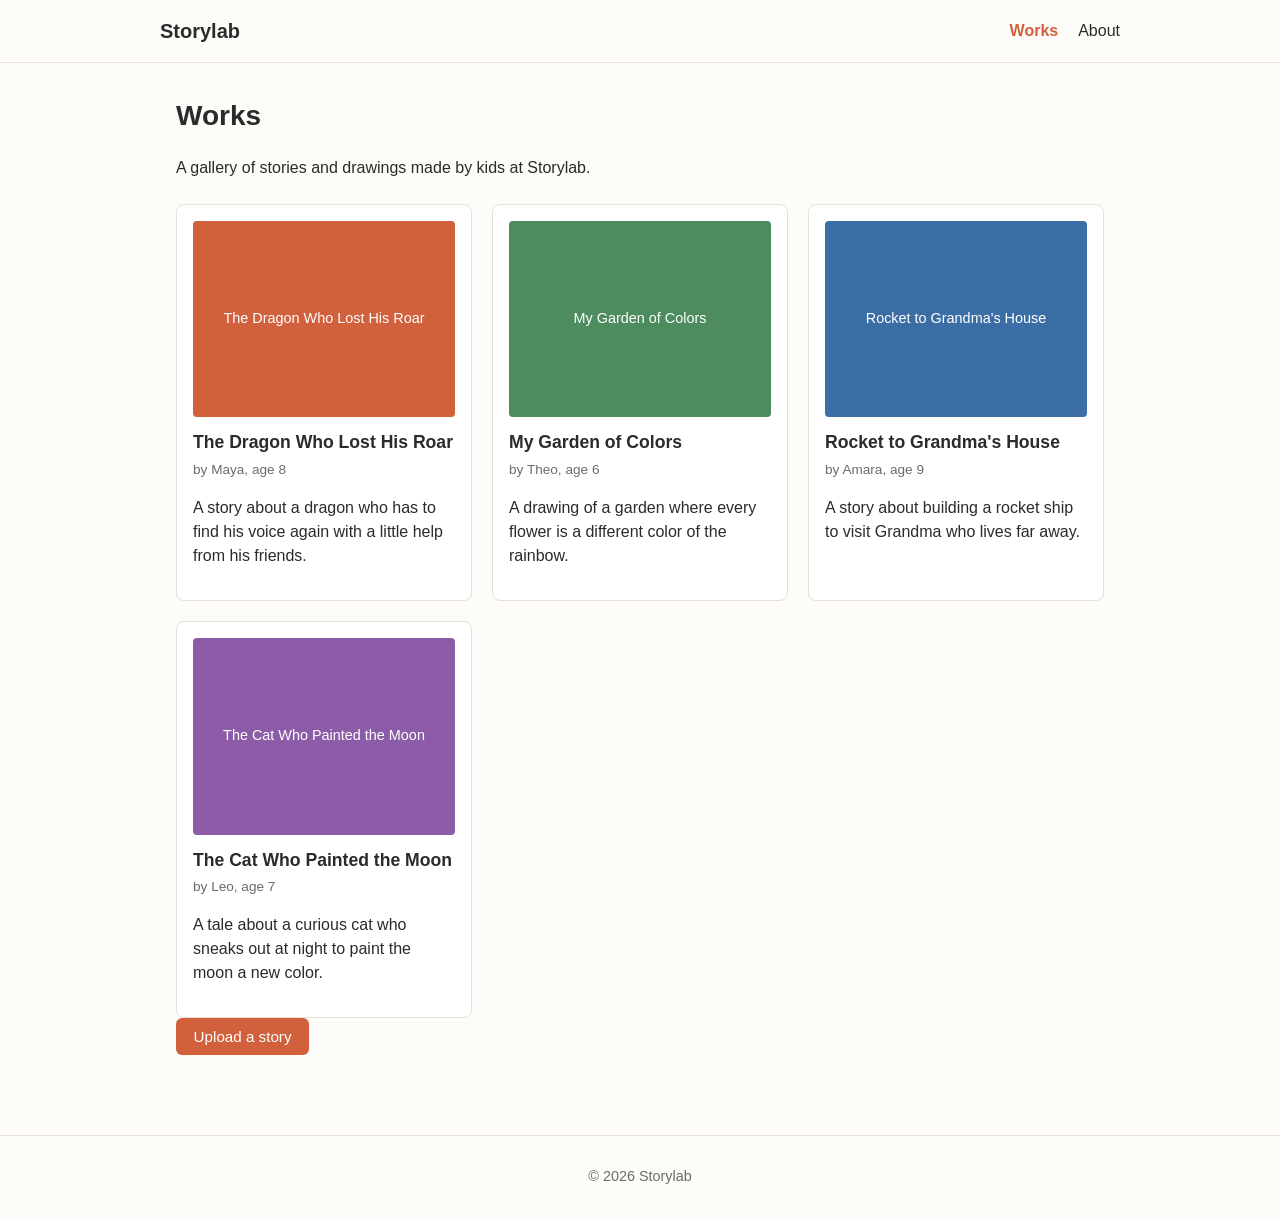
==== index.html @ 9586b52f "first commit" ====
<!DOCTYPE html>
<html lang="en">
<head>
  <meta charset="UTF-8">
  <meta name="viewport" content="width=device-width, initial-scale=1.0">
  <title>Works · Storylab</title>
  <link rel="stylesheet" href="styles.css">
</head>
<body>
  <header>
    <nav class="site-nav">
      <a class="site-nav__title" href="index.html">Storylab</a>
      <ul class="site-nav__links">
        <li><a href="index.html" aria-current="page">Works</a></li>
        <li><a href="about.html">About</a></li>
      </ul>
    </nav>
  </header>

  <main>
    <h1>Works</h1>
    <p>A gallery of stories and drawings made by kids at Storylab.</p>

    <div class="gallery"></div>

    <button id="upload-toggle" class="button" type="button">Upload a story</button>

    <form id="upload-form" class="upload-form" hidden>
      <button type="button" id="upload-close" class="upload-form__close" aria-label="Close">&times;</button>
      <label>
        Title
        <input type="text" name="title" required>
      </label>
      <label>
        Description
        <textarea name="description" rows="3"></textarea>
      </label>
      <label>
        PDF file
        <input type="file" name="pdf" accept="application/pdf" required>
      </label>
      <label>
        Password
        <input type="password" name="password" required>
      </label>
      <button type="submit" class="button">Submit</button>
      <p class="upload-form__status" role="status"></p>
    </form>
  </main>

  <footer>
    <p>&copy; 2026 Storylab</p>
  </footer>

  <script src="script.js"></script>
</body>
</html>
---- styles.css ----
:root {
  --color-bg: #fdfcf9;
  --color-text: #2b2b2b;
  --color-muted: #6b6b6b;
  --color-accent: #d1603d;
  --color-border: #e5e1d8;
  --max-width: 960px;
}

* {
  box-sizing: border-box;
}

body {
  margin: 0;
  font-family: -apple-system, BlinkMacSystemFont, "Segoe UI", Roboto, sans-serif;
  color: var(--color-text);
  background: var(--color-bg);
  line-height: 1.5;
}

header,
footer {
  padding: 1rem;
  border-bottom: 1px solid var(--color-border);
}

footer {
  border-bottom: none;
  border-top: 1px solid var(--color-border);
  margin-top: 3rem;
  text-align: center;
  color: var(--color-muted);
  font-size: 0.9rem;
}

.site-nav {
  display: flex;
  align-items: center;
  justify-content: space-between;
  max-width: var(--max-width);
  margin: 0 auto;
}

.site-nav__title {
  font-weight: 700;
  font-size: 1.25rem;
  text-decoration: none;
  color: var(--color-text);
}

.site-nav__links {
  display: flex;
  gap: 1.25rem;
  list-style: none;
  margin: 0;
  padding: 0;
}

.site-nav__links a {
  text-decoration: none;
  color: var(--color-text);
}

.site-nav__links a[aria-current="page"] {
  color: var(--color-accent);
  font-weight: 600;
}

main {
  max-width: var(--max-width);
  margin: 0 auto;
  padding: 2rem 1rem;
}

h1 {
  font-size: 1.75rem;
  margin-top: 0;
}

.gallery {
  display: grid;
  grid-template-columns: 1fr;
  gap: 1.25rem;
  margin-top: 1.5rem;
}

@media (min-width: 600px) {
  .gallery {
    grid-template-columns: repeat(2, 1fr);
  }
}

@media (min-width: 900px) {
  .gallery {
    grid-template-columns: repeat(3, 1fr);
  }
}

.card {
  border: 1px solid var(--color-border);
  border-radius: 8px;
  padding: 1rem;
  background: #fff;
}

.card__image {
  width: 100%;
  height: auto;
  border-radius: 4px;
  margin-bottom: 0.75rem;
  display: block;
}

.card h2 {
  font-size: 1.1rem;
  margin: 0 0 0.25rem;
}

.card__meta {
  color: var(--color-muted);
  font-size: 0.85rem;
  margin: 0 0 0.5rem;
}

.button {
  background: var(--color-accent);
  color: #fff;
  border: none;
  border-radius: 6px;
  padding: 0.6rem 1.1rem;
  font-size: 0.95rem;
  cursor: pointer;
}

.upload-form[hidden] {
  display: none;
}

.upload-form {
  position: relative;
  display: flex;
  flex-direction: column;
  gap: 0.75rem;
  max-width: 24rem;
  margin-top: 1.25rem;
  padding: 1.25rem;
  border: 1px solid var(--color-border);
  border-radius: 8px;
  background: #fff;
}

.upload-form__close {
  position: absolute;
  top: 0.5rem;
  right: 0.5rem;
  width: 1.75rem;
  height: 1.75rem;
  line-height: 1;
  border: none;
  border-radius: 50%;
  background: transparent;
  color: var(--color-muted);
  font-size: 1.25rem;
  cursor: pointer;
}

.upload-form__close:hover {
  background: var(--color-border);
}

.upload-form label {
  display: flex;
  flex-direction: column;
  gap: 0.25rem;
  font-size: 0.9rem;
}

.upload-form input,
.upload-form textarea {
  font: inherit;
  padding: 0.5rem;
  border: 1px solid var(--color-border);
  border-radius: 4px;
}

.upload-form__status {
  margin: 0;
  font-size: 0.9rem;
  color: var(--color-muted);
}
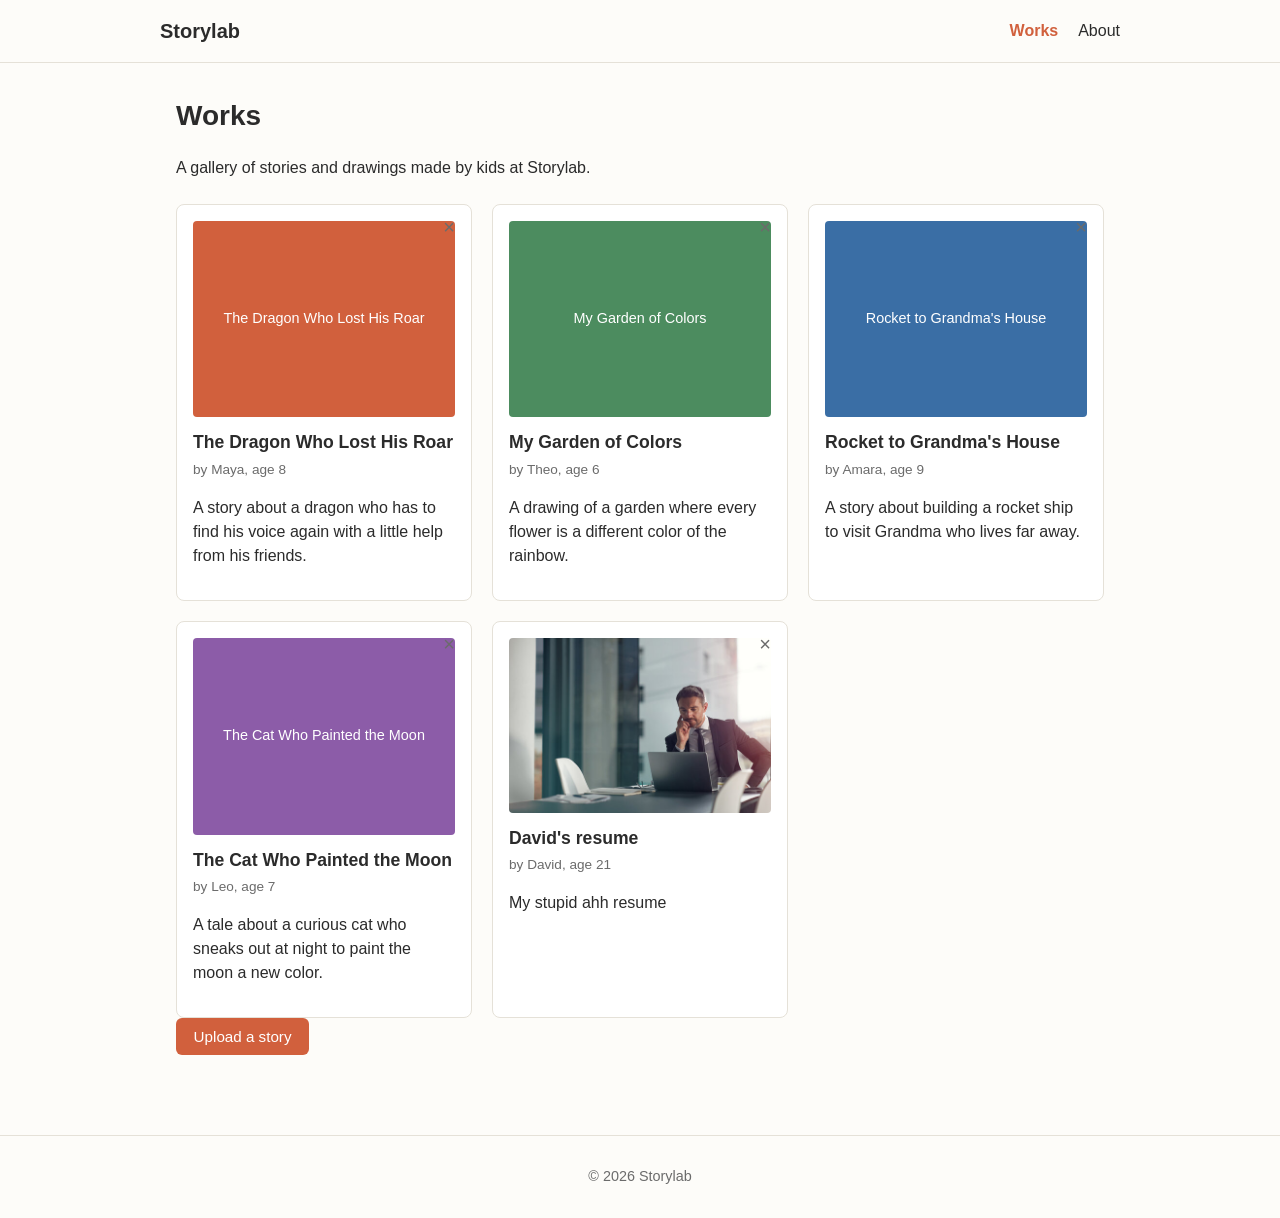
==== commit e35df14e: "delete feature" ====
--- a/index.html
+++ b/index.html
@@ -26,14 +26,26 @@
     <button id="upload-toggle" class="button" type="button">Upload a story</button>
 
     <form id="upload-form" class="upload-form" hidden>
-      <button type="button" id="upload-close" class="upload-form__close" aria-label="Close">&times;</button>
+      <button type="button" id="upload-close" class="icon-button" aria-label="Close">&times;</button>
       <label>
         Title
         <input type="text" name="title" required>
       </label>
       <label>
+        Author
+        <input type="text" name="author" required>
+      </label>
+      <label>
+        Age
+        <input type="number" name="age" min="0" required>
+      </label>
+      <label>
         Description
-        <textarea name="description" rows="3"></textarea>
+        <textarea name="description" rows="3" required></textarea>
+      </label>
+      <label>
+        Image
+        <input type="file" name="image" accept="image/*" required>
       </label>
       <label>
         PDF file
@@ -46,6 +58,20 @@
       <button type="submit" class="button">Submit</button>
       <p class="upload-form__status" role="status"></p>
     </form>
+
+    <dialog id="delete-dialog" class="delete-dialog">
+      <form method="dialog" class="delete-dialog__form">
+        <p id="delete-dialog__message"></p>
+        <label>
+          Password
+          <input type="password" id="delete-password" required>
+        </label>
+        <div class="delete-dialog__actions">
+          <button type="button" id="delete-cancel">Cancel</button>
+          <button type="submit" value="confirm" class="button">Delete</button>
+        </div>
+      </form>
+    </dialog>
   </main>
 
   <footer>
--- a/styles.css
+++ b/styles.css
@@ -98,10 +98,21 @@
 }
 
 .card {
+  position: relative;
   border: 1px solid var(--color-border);
   border-radius: 8px;
   padding: 1rem;
   background: #fff;
+}
+
+.card:hover {
+  box-shadow: 0 2px 8px rgba(0, 0, 0, 0.08);
+}
+
+.card__link {
+  display: block;
+  color: inherit;
+  text-decoration: none;
 }
 
 .card__image {
@@ -150,7 +161,7 @@
   background: #fff;
 }
 
-.upload-form__close {
+.icon-button {
   position: absolute;
   top: 0.5rem;
   right: 0.5rem;
@@ -163,9 +174,10 @@
   color: var(--color-muted);
   font-size: 1.25rem;
   cursor: pointer;
-}
-
-.upload-form__close:hover {
+  z-index: 1;
+}
+
+.icon-button:hover {
   background: var(--color-border);
 }
 
@@ -189,3 +201,40 @@
   font-size: 0.9rem;
   color: var(--color-muted);
 }
+
+.delete-dialog {
+  border: 1px solid var(--color-border);
+  border-radius: 8px;
+  padding: 1.25rem;
+  max-width: 22rem;
+}
+
+.delete-dialog::backdrop {
+  background: rgba(0, 0, 0, 0.4);
+}
+
+.delete-dialog__form {
+  display: flex;
+  flex-direction: column;
+  gap: 0.75rem;
+}
+
+.delete-dialog__form label {
+  display: flex;
+  flex-direction: column;
+  gap: 0.25rem;
+  font-size: 0.9rem;
+}
+
+.delete-dialog__form input {
+  font: inherit;
+  padding: 0.5rem;
+  border: 1px solid var(--color-border);
+  border-radius: 4px;
+}
+
+.delete-dialog__actions {
+  display: flex;
+  justify-content: flex-end;
+  gap: 0.5rem;
+}
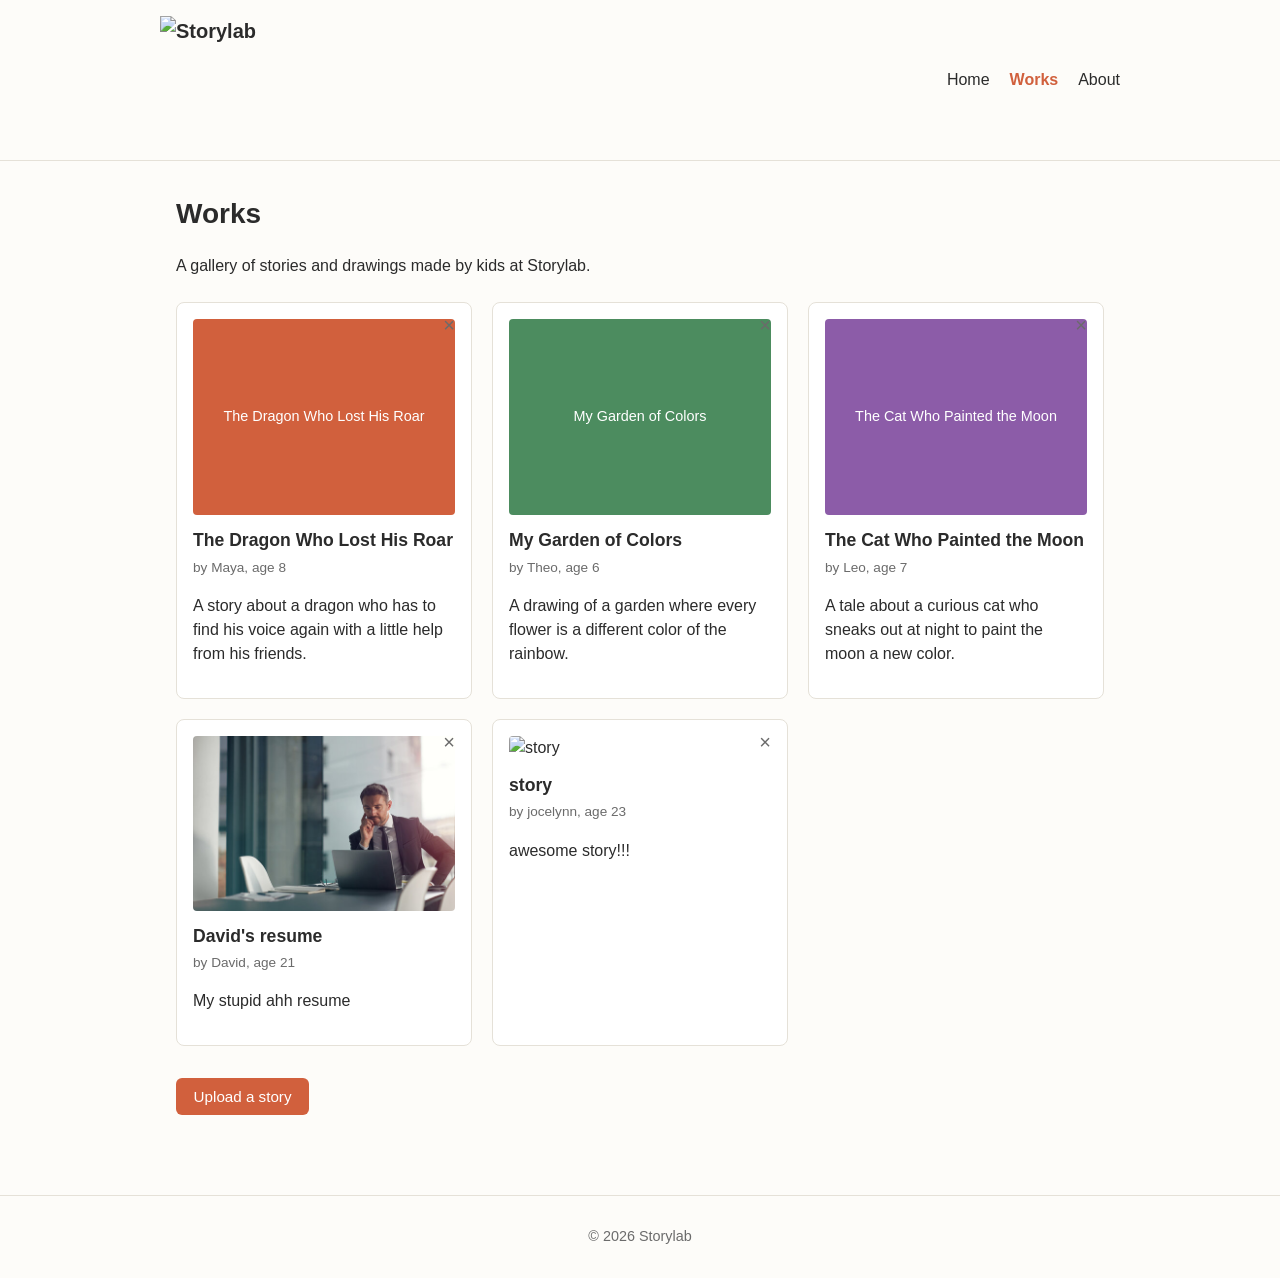
==== commit 4f3e3e0d: "home page" ====
--- a/index.html
+++ b/index.html
@@ -9,8 +9,9 @@
 <body>
   <header>
     <nav class="site-nav">
-      <a class="site-nav__title" href="index.html">Storylab</a>
+      <a class="site-nav__title" href="home.html"><img src="assets/logo.png" alt="Storylab"></a>
       <ul class="site-nav__links">
+        <li><a href="home.html">Home</a></li>
         <li><a href="index.html" aria-current="page">Works</a></li>
         <li><a href="about.html">About</a></li>
       </ul>
--- a/styles.css
+++ b/styles.css
@@ -49,6 +49,12 @@
   color: var(--color-text);
 }
 
+.site-nav__title img {
+  display: block;
+  height: 128px;
+  width: auto;
+}
+
 .site-nav__links {
   display: flex;
   gap: 1.25rem;
@@ -76,6 +82,63 @@
 h1 {
   font-size: 1.75rem;
   margin-top: 0;
+}
+
+.details-list {
+  list-style: none;
+  padding: 0;
+  display: grid;
+  gap: 0.4rem;
+}
+
+.hero-section {
+  min-height: 100vh;
+  display: flex;
+  align-items: center;
+  justify-content: center;
+  padding: 2rem 1rem;
+  background-size: cover;
+  background-position: center;
+}
+
+.hero-section--1 {
+  background-image: url("assets/home/balloons.jpg");
+}
+
+.hero-section--2 {
+  background-image: url("assets/home/chinatown.jpg");
+}
+
+.hero-section--3 {
+  background-image: url("assets/home/harbor.jpg");
+}
+
+.hero-section__content {
+  max-width: 42rem;
+  background: rgba(0, 0, 0, 0.55);
+  color: #fff;
+  padding: 2.5rem;
+  border-radius: 8px;
+  font-size: 1.25rem;
+}
+
+.hero-section__content h1,
+.hero-section__content h2 {
+  color: #fff;
+}
+
+.hero-section__content h1 {
+  font-size: 3rem;
+}
+
+.hero-section__content h2 {
+  font-size: 2rem;
+}
+
+.home-main {
+  max-width: none;
+  margin: 0;
+  padding: 0;
 }
 
 .gallery {
@@ -132,6 +195,10 @@
   color: var(--color-muted);
   font-size: 0.85rem;
   margin: 0 0 0.5rem;
+}
+
+#upload-toggle {
+  margin-top: 2rem;
 }
 
 .button {
